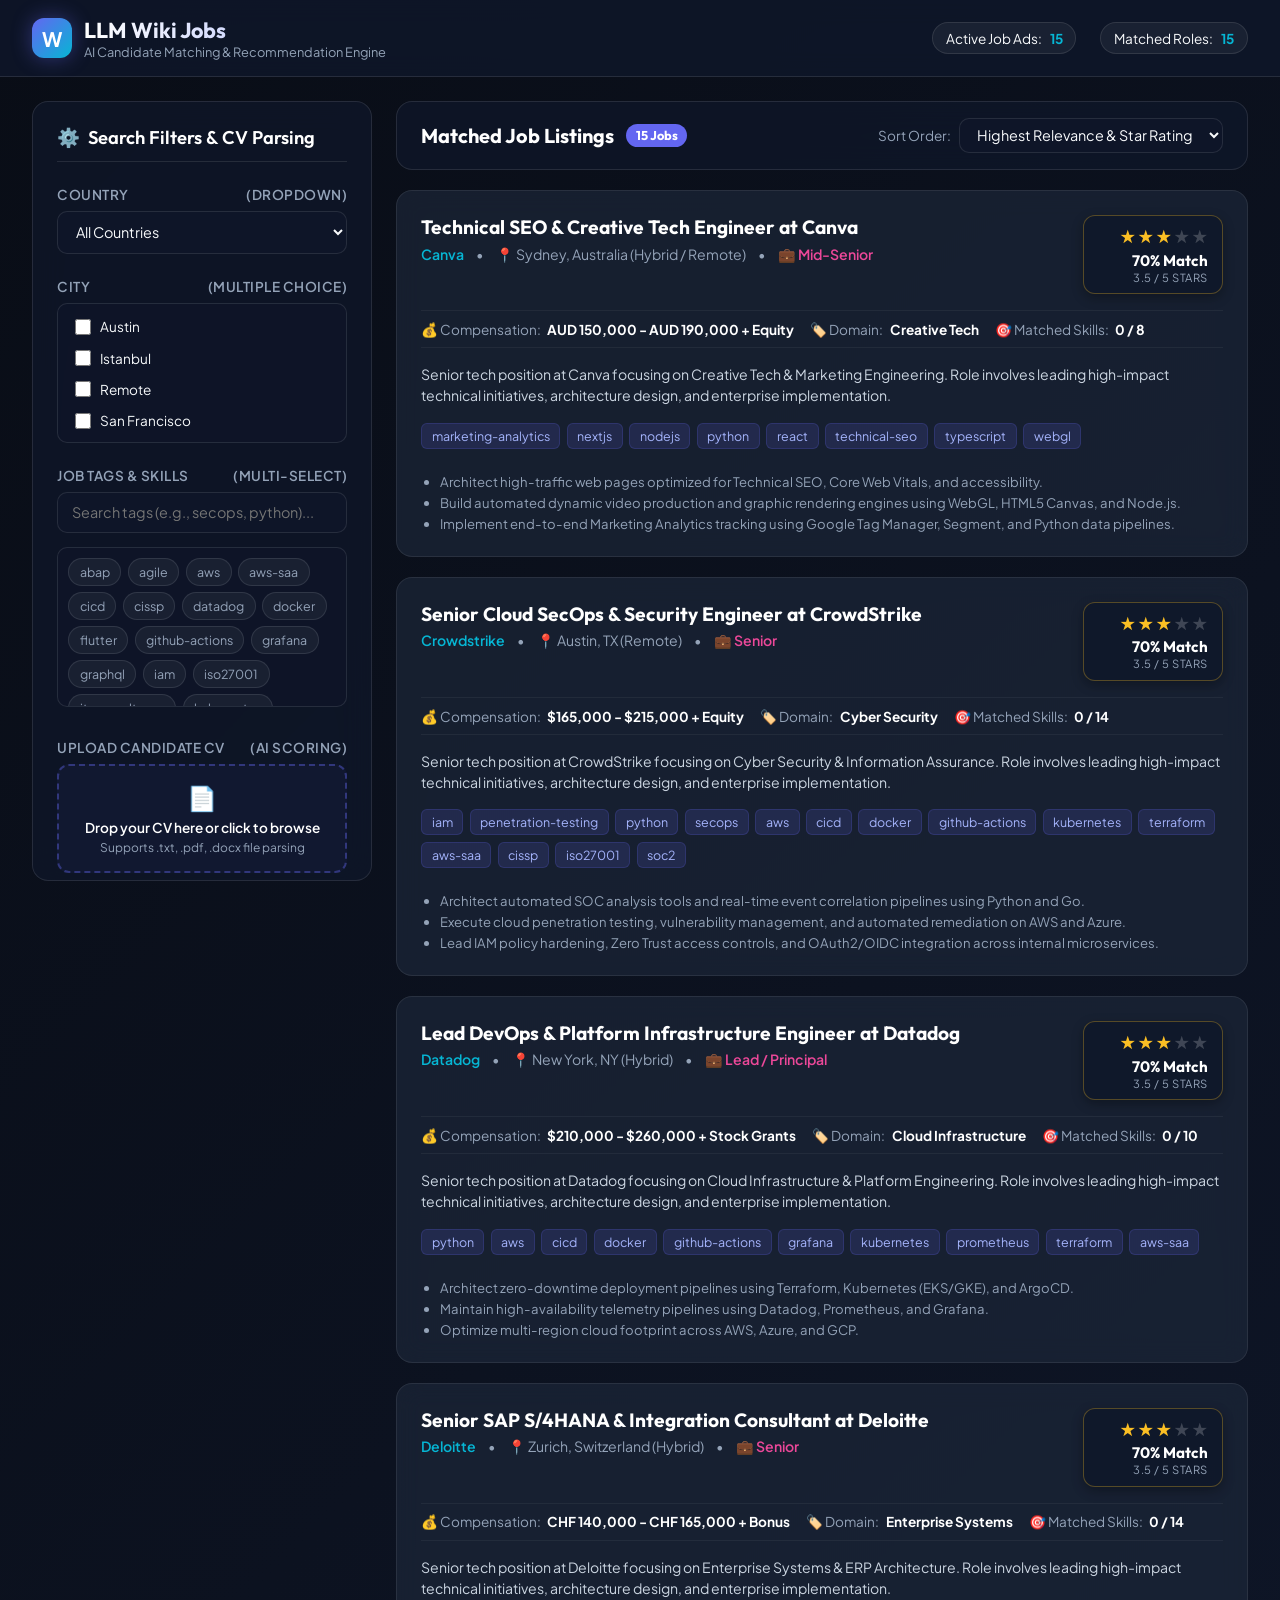
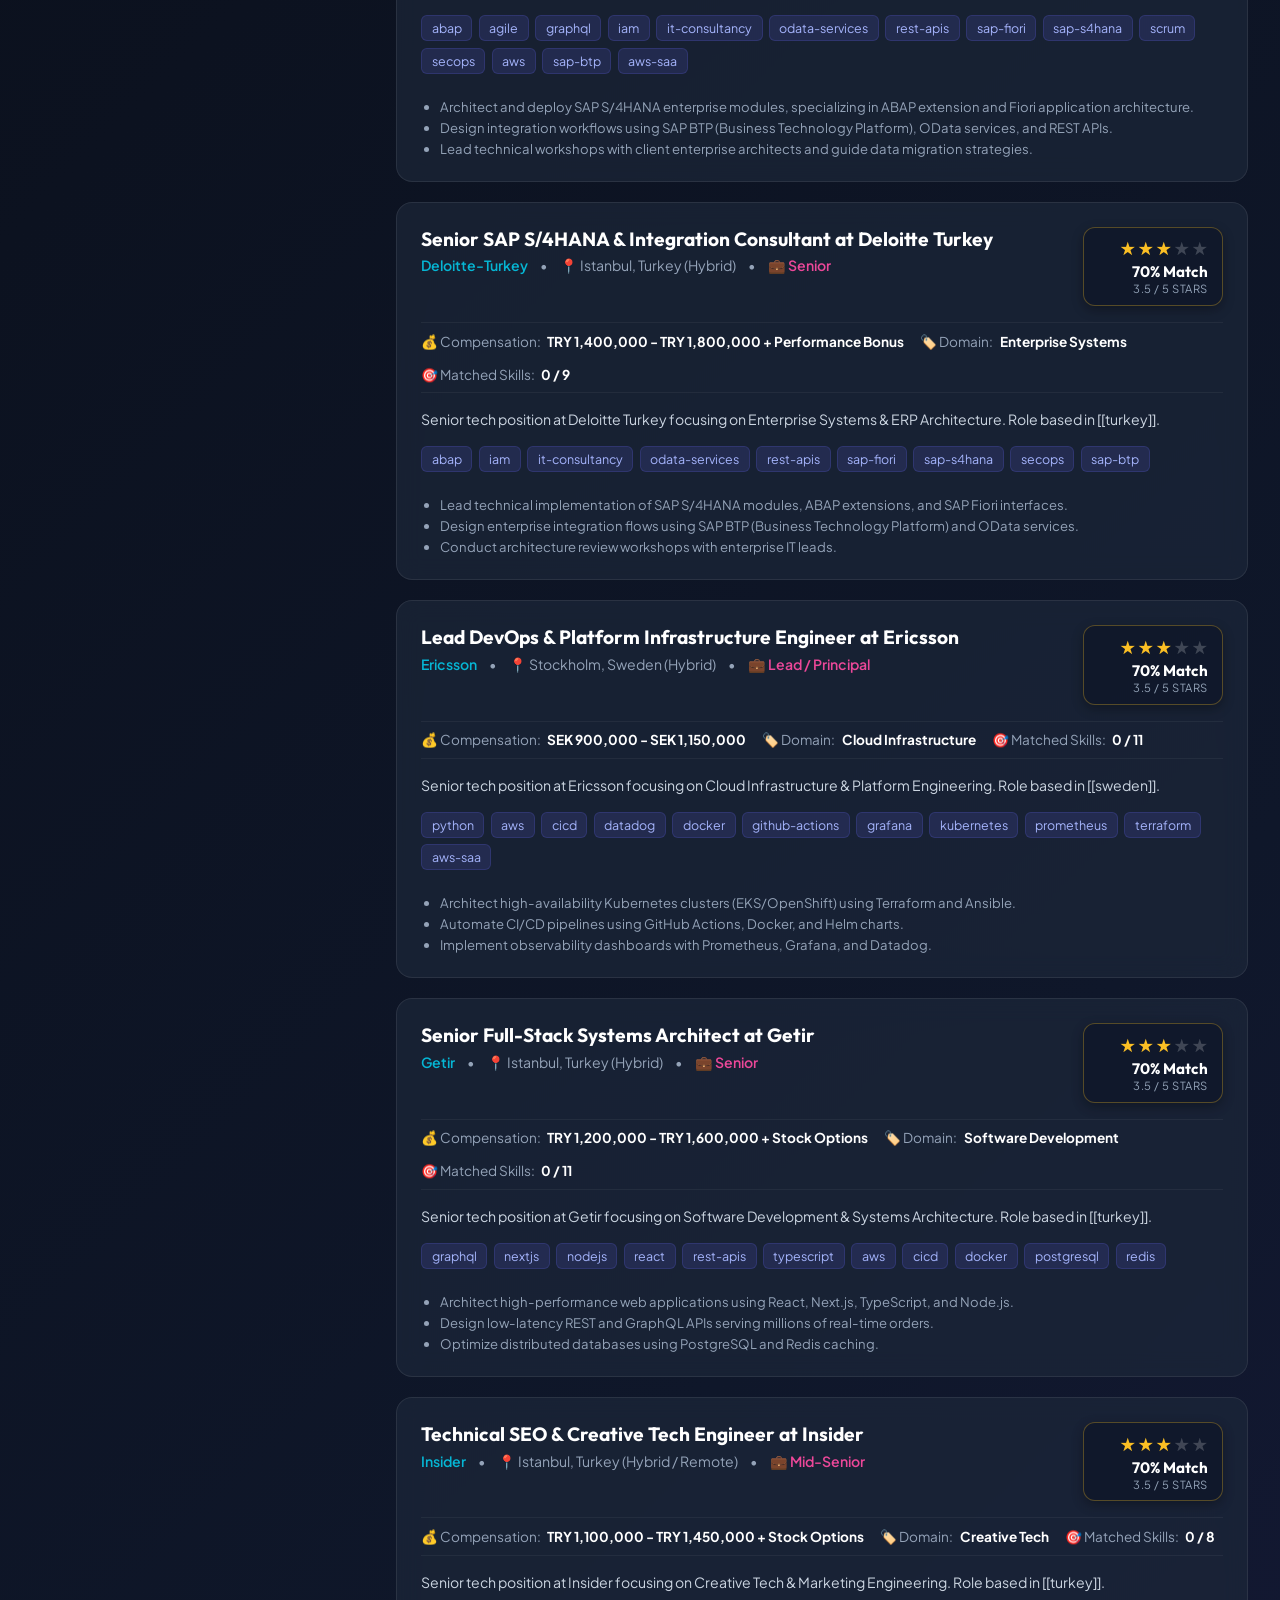
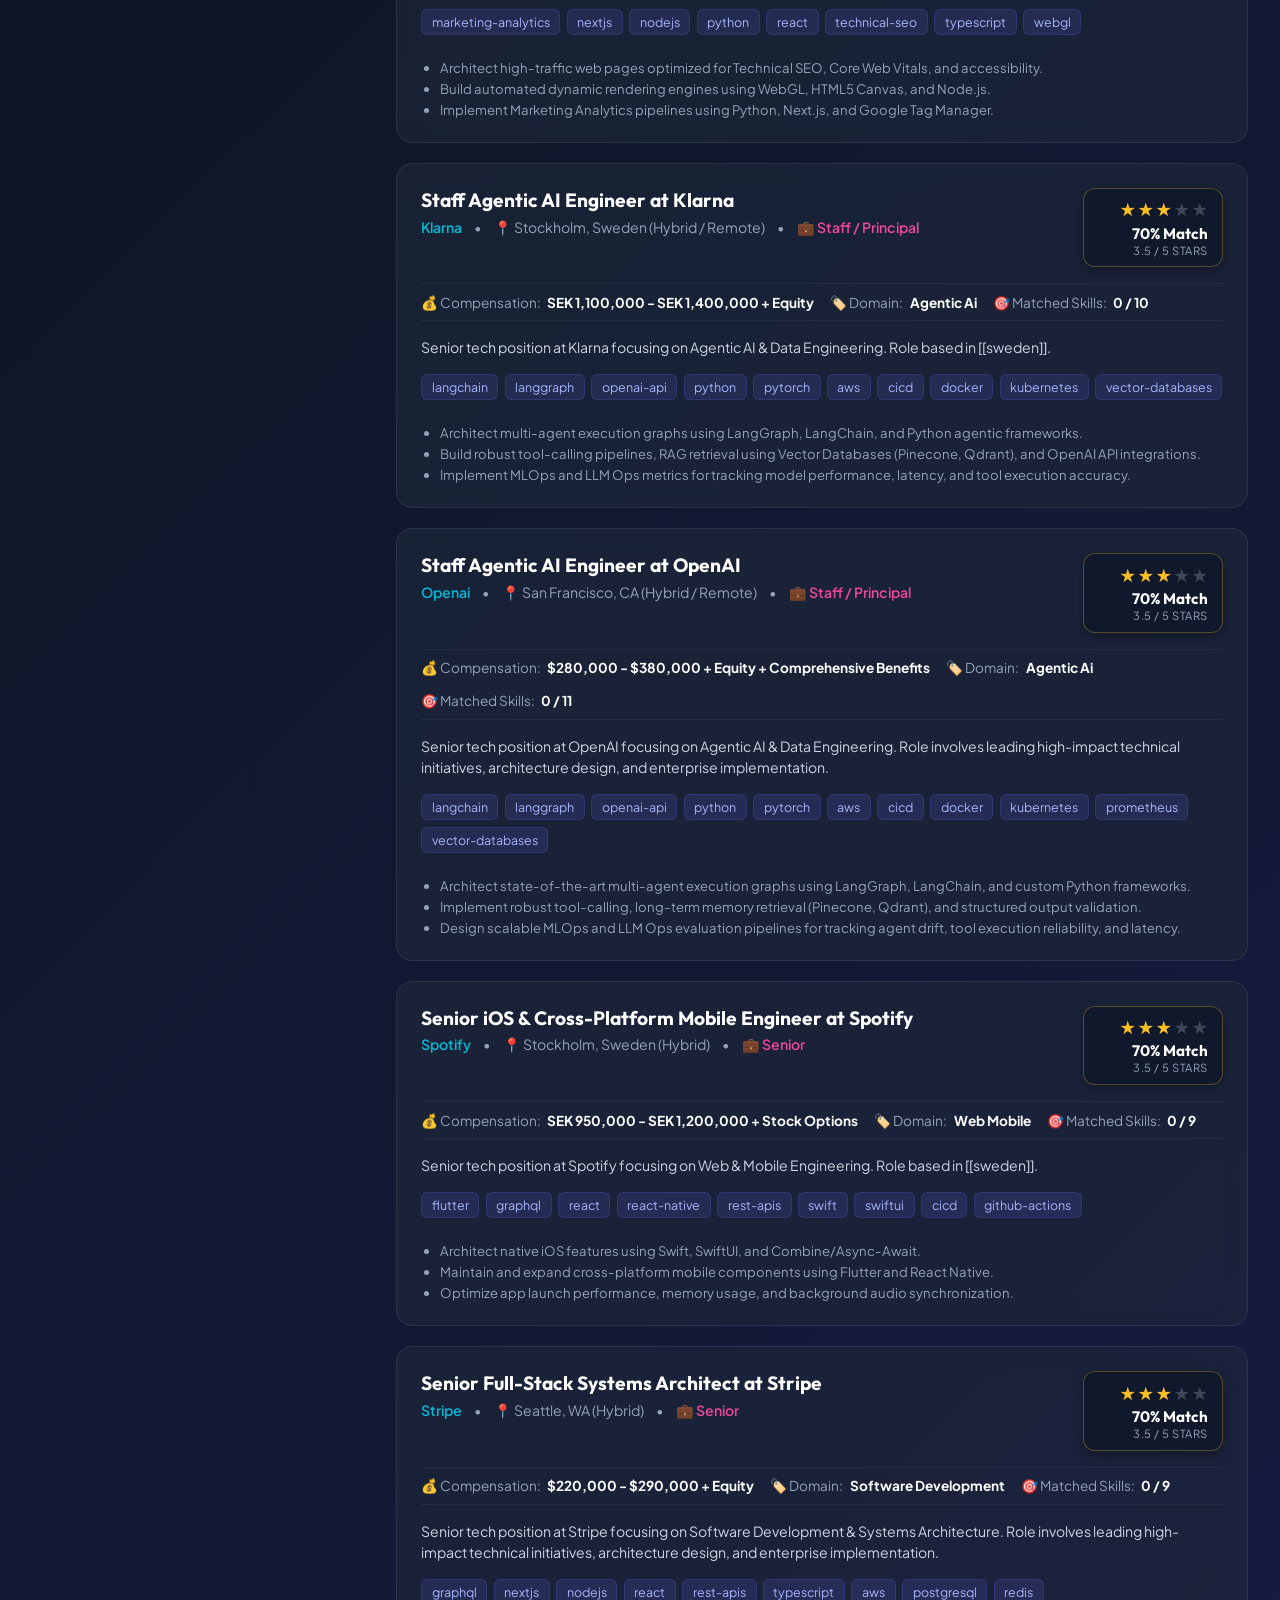
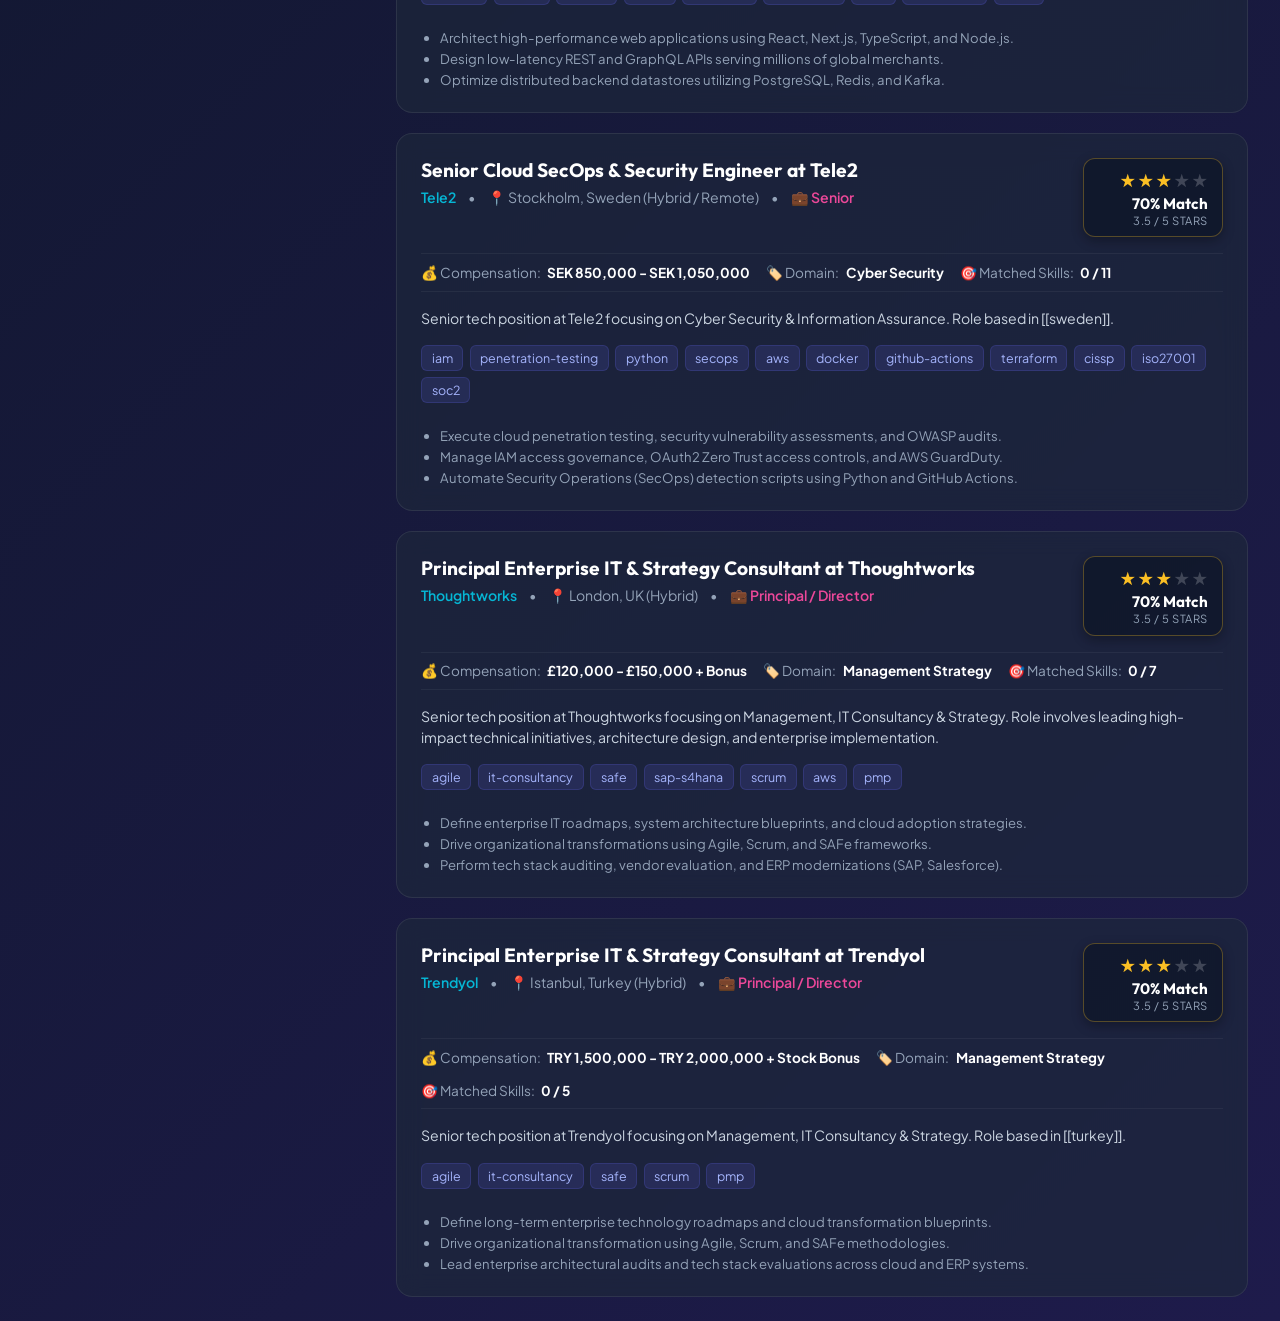
==== skills/job-matching-dashboard/index.html @ 48884d0e "changes 2026-07-29 ikinci" ====
<!DOCTYPE html>
<html lang="en">
<head>
  <meta charset="UTF-8">
  <meta name="viewport" content="width=device-width, initial-scale=1.0">
  <title>LLM Wiki Jobs — Match & Recommendation Dashboard</title>
  <link rel="preconnect" href="https://fonts.googleapis.com">
  <link rel="preconnect" href="https://fonts.gstatic.com" crossorigin>
  <link href="https://fonts.googleapis.com/css2?family=Outfit:wght@300;400;500;600;700&family=Plus+Jakarta+Sans:wght@400;500;600;700&display=swap" rel="stylesheet">
  <style>
    :root {
      --bg-gradient: linear-gradient(135deg, #090d16 0%, #0f172a 50%, #1e1b4b 100%);
      --panel-bg: rgba(15, 23, 42, 0.75);
      --panel-border: rgba(255, 255, 255, 0.1);
      --card-bg: rgba(30, 41, 59, 0.65);
      --card-border: rgba(255, 255, 255, 0.08);
      --card-hover-border: rgba(99, 102, 241, 0.4);
      --primary: #6366f1;
      --primary-light: #818cf8;
      --accent-cyan: #06b6d4;
      --accent-pink: #ec4899;
      --star-color: #fbbf24;
      --text-main: #f8fafc;
      --text-muted: #94a3b8;
      --tag-bg: rgba(99, 102, 241, 0.15);
      --tag-color: #a5b4fc;
      --tag-match-bg: rgba(16, 185, 129, 0.2);
      --tag-match-color: #34d399;
    }

    * {
      box-sizing: border-box;
      margin: 0;
      padding: 0;
    }

    body {
      font-family: 'Plus Jakarta Sans', sans-serif;
      background: var(--bg-gradient);
      color: var(--text-main);
      min-height: 100vh;
      display: flex;
      flex-direction: column;
      overflow-x: hidden;
    }

    header {
      background: rgba(15, 23, 42, 0.85);
      backdrop-filter: blur(12px);
      border-bottom: 1px solid var(--panel-border);
      padding: 1rem 2rem;
      display: flex;
      justify-content: space-between;
      align-items: center;
      position: sticky;
      top: 0;
      z-index: 100;
    }

    .brand {
      display: flex;
      align-items: center;
      gap: 0.75rem;
    }

    .brand-logo {
      width: 40px;
      height: 40px;
      background: linear-gradient(135deg, var(--primary), var(--accent-cyan));
      border-radius: 12px;
      display: flex;
      align-items: center;
      justify-content: center;
      font-weight: 700;
      font-size: 1.25rem;
      color: #fff;
      box-shadow: 0 0 20px rgba(99, 102, 241, 0.4);
    }

    .brand-title {
      font-family: 'Outfit', sans-serif;
      font-size: 1.35rem;
      font-weight: 700;
      background: linear-gradient(to right, #ffffff, #a5b4fc);
      -webkit-background-clip: text;
      -webkit-text-fill-color: transparent;
    }

    .brand-subtitle {
      font-size: 0.8rem;
      color: var(--text-muted);
    }

    .header-stats {
      display: flex;
      gap: 1.5rem;
      font-size: 0.85rem;
    }

    .stat-badge {
      background: rgba(255, 255, 255, 0.05);
      border: 1px solid var(--panel-border);
      padding: 0.4rem 0.8rem;
      border-radius: 20px;
      display: flex;
      align-items: center;
      gap: 0.5rem;
    }

    .stat-value {
      font-weight: 700;
      color: var(--accent-cyan);
    }

    .dashboard-container {
      display: flex;
      flex: 1;
      gap: 1.5rem;
      padding: 1.5rem 2rem;
      max-width: 1600px;
      margin: 0 auto;
      width: 100%;
    }

    /* Left Pane - Filters & CV Upload */
    .left-pane {
      width: 340px;
      flex-shrink: 0;
      background: var(--panel-bg);
      backdrop-filter: blur(16px);
      border: 1px solid var(--panel-border);
      border-radius: 16px;
      padding: 1.5rem;
      display: flex;
      flex-direction: column;
      gap: 1.5rem;
      max-height: calc(100vh - 120px);
      position: sticky;
      top: 90px;
      overflow-y: auto;
    }

    .left-pane::-webkit-scrollbar {
      width: 6px;
    }
    .left-pane::-webkit-scrollbar-thumb {
      background: rgba(255, 255, 255, 0.15);
      border-radius: 3px;
    }

    .pane-title {
      font-family: 'Outfit', sans-serif;
      font-size: 1.15rem;
      font-weight: 600;
      color: #fff;
      display: flex;
      align-items: center;
      gap: 0.5rem;
      border-bottom: 1px solid var(--panel-border);
      padding-bottom: 0.75rem;
    }

    .form-group {
      display: flex;
      flex-direction: column;
      gap: 0.5rem;
    }

    .form-label {
      font-size: 0.85rem;
      font-weight: 600;
      color: var(--text-muted);
      text-transform: uppercase;
      letter-spacing: 0.5px;
      display: flex;
      justify-content: space-between;
    }

    .select-input, .text-input {
      width: 100%;
      background: rgba(15, 23, 42, 0.9);
      border: 1px solid var(--panel-border);
      color: var(--text-main);
      padding: 0.65rem 0.85rem;
      border-radius: 10px;
      font-family: inherit;
      font-size: 0.9rem;
      outline: none;
      transition: all 0.2s;
    }

    .select-input:focus, .text-input:focus {
      border-color: var(--primary);
      box-shadow: 0 0 10px rgba(99, 102, 241, 0.3);
    }

    /* City & Tag Checkboxes */
    .checkbox-group {
      display: flex;
      flex-direction: column;
      gap: 0.4rem;
      max-height: 140px;
      overflow-y: auto;
      background: rgba(15, 23, 42, 0.6);
      border: 1px solid var(--panel-border);
      border-radius: 10px;
      padding: 0.65rem;
    }

    .checkbox-item {
      display: flex;
      align-items: center;
      gap: 0.6rem;
      font-size: 0.85rem;
      cursor: pointer;
      user-select: none;
      padding: 0.25rem 0.4rem;
      border-radius: 6px;
      transition: background 0.15s;
    }

    .checkbox-item:hover {
      background: rgba(255, 255, 255, 0.05);
    }

    .checkbox-item input[type="checkbox"] {
      accent-color: var(--primary);
      width: 16px;
      height: 16px;
      cursor: pointer;
    }

    /* Tag Pills Grid */
    .tag-chips {
      display: flex;
      flex-wrap: wrap;
      gap: 0.4rem;
      max-height: 160px;
      overflow-y: auto;
      background: rgba(15, 23, 42, 0.6);
      border: 1px solid var(--panel-border);
      border-radius: 10px;
      padding: 0.65rem;
    }

    .chip-item {
      font-size: 0.78rem;
      padding: 0.3rem 0.65rem;
      border-radius: 20px;
      background: rgba(255, 255, 255, 0.05);
      border: 1px solid var(--panel-border);
      color: var(--text-muted);
      cursor: pointer;
      transition: all 0.2s;
      display: flex;
      align-items: center;
      gap: 0.3rem;
    }

    .chip-item.active {
      background: var(--primary);
      color: #fff;
      border-color: var(--primary-light);
      box-shadow: 0 0 10px rgba(99, 102, 241, 0.4);
    }

    /* CV Upload Box */
    .upload-box {
      border: 2px dashed rgba(99, 102, 241, 0.4);
      border-radius: 12px;
      padding: 1rem;
      text-align: center;
      background: rgba(99, 102, 241, 0.05);
      cursor: pointer;
      transition: all 0.2s;
      position: relative;
    }

    .upload-box:hover {
      border-color: var(--primary);
      background: rgba(99, 102, 241, 0.1);
    }

    .upload-icon {
      font-size: 1.5rem;
      margin-bottom: 0.4rem;
    }

    .upload-title {
      font-size: 0.85rem;
      font-weight: 600;
      color: #fff;
    }

    .upload-desc {
      font-size: 0.75rem;
      color: var(--text-muted);
      margin-top: 0.2rem;
    }

    .upload-input {
      position: absolute;
      top: 0;
      left: 0;
      width: 100%;
      height: 100%;
      opacity: 0;
      cursor: pointer;
    }

    .candidate-quick-select {
      display: flex;
      gap: 0.4rem;
      flex-wrap: wrap;
    }

    .cand-btn {
      font-size: 0.75rem;
      padding: 0.3rem 0.6rem;
      background: rgba(255, 255, 255, 0.06);
      border: 1px solid var(--panel-border);
      color: var(--text-muted);
      border-radius: 8px;
      cursor: pointer;
      transition: all 0.2s;
    }

    .cand-btn:hover, .cand-btn.active {
      background: rgba(236, 72, 153, 0.2);
      border-color: var(--accent-pink);
      color: #fff;
    }

    .textarea-input {
      width: 100%;
      height: 90px;
      background: rgba(15, 23, 42, 0.9);
      border: 1px solid var(--panel-border);
      color: var(--text-main);
      padding: 0.65rem;
      border-radius: 10px;
      font-family: inherit;
      font-size: 0.8rem;
      resize: vertical;
      outline: none;
    }

    .textarea-input:focus {
      border-color: var(--primary);
    }

    /* Right Pane - Job Cards & Search Results */
    .right-pane {
      flex: 1;
      display: flex;
      flex-direction: column;
      gap: 1.25rem;
    }

    .results-header {
      background: var(--panel-bg);
      backdrop-filter: blur(16px);
      border: 1px solid var(--panel-border);
      border-radius: 16px;
      padding: 1rem 1.5rem;
      display: flex;
      justify-content: space-between;
      align-items: center;
      flex-wrap: wrap;
      gap: 1rem;
    }

    .results-title {
      font-family: 'Outfit', sans-serif;
      font-size: 1.25rem;
      font-weight: 700;
      color: #fff;
      display: flex;
      align-items: center;
      gap: 0.75rem;
    }

    .results-count {
      background: var(--primary);
      color: #fff;
      font-size: 0.8rem;
      font-weight: 700;
      padding: 0.2rem 0.6rem;
      border-radius: 12px;
    }

    .sort-control {
      display: flex;
      align-items: center;
      gap: 0.5rem;
      font-size: 0.85rem;
      color: var(--text-muted);
    }

    .jobs-list {
      display: flex;
      flex-direction: column;
      gap: 1.25rem;
    }

    /* Job Card */
    .job-card {
      background: var(--card-bg);
      backdrop-filter: blur(12px);
      border: 1px solid var(--card-border);
      border-radius: 16px;
      padding: 1.5rem;
      display: flex;
      flex-direction: column;
      gap: 1rem;
      transition: all 0.25s ease;
      position: relative;
      overflow: hidden;
    }

    .job-card:hover {
      border-color: var(--card-hover-border);
      transform: translateY(-2px);
      box-shadow: 0 10px 25px -5px rgba(0, 0, 0, 0.4), 0 0 15px rgba(99, 102, 241, 0.2);
    }

    .job-card-header {
      display: flex;
      justify-content: space-between;
      align-items: flex-start;
      gap: 1rem;
    }

    .job-main-info {
      display: flex;
      flex-direction: column;
      gap: 0.3rem;
    }

    .job-title {
      font-family: 'Outfit', sans-serif;
      font-size: 1.2rem;
      font-weight: 700;
      color: #fff;
      line-height: 1.3;
    }

    .job-company-loc {
      display: flex;
      align-items: center;
      gap: 0.75rem;
      font-size: 0.88rem;
      color: var(--text-muted);
    }

    .company-name {
      color: var(--accent-cyan);
      font-weight: 600;
      text-transform: capitalize;
    }

    .job-location {
      display: flex;
      align-items: center;
      gap: 0.3rem;
    }

    /* Rating & Stars Badge */
    .rating-badge {
      display: flex;
      flex-direction: column;
      align-items: flex-end;
      background: rgba(15, 23, 42, 0.8);
      border: 1px solid rgba(251, 191, 36, 0.3);
      padding: 0.6rem 0.9rem;
      border-radius: 12px;
      box-shadow: 0 4px 12px rgba(0, 0, 0, 0.3);
      min-width: 140px;
    }

    .stars-container {
      display: flex;
      gap: 2px;
      font-size: 1.1rem;
      color: var(--star-color);
    }

    .star {
      transition: transform 0.2s;
    }

    .star.empty {
      color: rgba(255, 255, 255, 0.2);
    }

    .match-percent {
      font-family: 'Outfit', sans-serif;
      font-size: 0.95rem;
      font-weight: 700;
      color: #fff;
      margin-top: 0.2rem;
    }

    .match-label {
      font-size: 0.7rem;
      color: var(--text-muted);
      text-transform: uppercase;
      letter-spacing: 0.5px;
    }

    .job-details-row {
      display: flex;
      flex-wrap: wrap;
      gap: 1rem;
      font-size: 0.85rem;
      color: var(--text-muted);
      border-top: 1px solid rgba(255, 255, 255, 0.05);
      border-bottom: 1px solid rgba(255, 255, 255, 0.05);
      padding: 0.6rem 0;
    }

    .detail-item {
      display: flex;
      align-items: center;
      gap: 0.4rem;
    }

    .detail-item strong {
      color: #fff;
    }

    .job-summary {
      font-size: 0.88rem;
      color: #cbd5e1;
      line-height: 1.5;
    }

    /* Skills & Tags */
    .job-tags {
      display: flex;
      flex-wrap: wrap;
      gap: 0.4rem;
    }

    .job-tag {
      font-size: 0.78rem;
      padding: 0.25rem 0.6rem;
      border-radius: 6px;
      background: var(--tag-bg);
      color: var(--tag-color);
      border: 1px solid rgba(99, 102, 241, 0.2);
    }

    .job-tag.matched {
      background: var(--tag-match-bg);
      color: var(--tag-match-color);
      border-color: rgba(52, 211, 153, 0.3);
      font-weight: 600;
    }

    .responsibilities-list {
      margin-top: 0.5rem;
      padding-left: 1.2rem;
      font-size: 0.82rem;
      color: var(--text-muted);
      display: flex;
      flex-direction: column;
      gap: 0.25rem;
    }

    .no-results {
      text-align: center;
      padding: 4rem 2rem;
      background: var(--panel-bg);
      border-radius: 16px;
      border: 1px solid var(--panel-border);
      color: var(--text-muted);
    }

    .no-results h3 {
      font-family: 'Outfit', sans-serif;
      font-size: 1.4rem;
      color: #fff;
      margin-bottom: 0.5rem;
    }

    /* Toggle details button */
    .expand-btn {
      align-self: flex-start;
      background: transparent;
      border: none;
      color: var(--primary-light);
      font-size: 0.82rem;
      font-weight: 600;
      cursor: pointer;
      display: flex;
      align-items: center;
      gap: 0.3rem;
      padding: 0;
      margin-top: 0.2rem;
    }

    .expand-btn:hover {
      text-decoration: underline;
    }

    @media (max-width: 1024px) {
      .dashboard-container {
        flex-direction: column;
      }
      .left-pane {
        width: 100%;
        max-height: none;
        position: static;
      }
    }
  </style>
</head>
<body>

  <header>
    <div class="brand">
      <div class="brand-logo">W</div>
      <div>
        <div class="brand-title">LLM Wiki Jobs</div>
        <div class="brand-subtitle">AI Candidate Matching & Recommendation Engine</div>
      </div>
    </div>
    <div class="header-stats">
      <div class="stat-badge">
        <span>Active Job Ads:</span>
        <span class="stat-value" id="stat-total-jobs">0</span>
      </div>
      <div class="stat-badge">
        <span>Matched Roles:</span>
        <span class="stat-value" id="stat-matched-jobs">0</span>
      </div>
    </div>
  </header>

  <div class="dashboard-container">
    
    <!-- LEFT PANE: FILTERS & CV UPLOAD -->
    <aside class="left-pane">
      <div class="pane-title">
        <span>⚙️</span> Search Filters & CV Parsing
      </div>

      <!-- Country Dropdown -->
      <div class="form-group">
        <div class="form-label">
          <span>Country</span>
          <span>(Dropdown)</span>
        </div>
        <select id="country-select" class="select-input">
          <option value="ALL">All Countries</option>
          <option value="Sweden">🇸🇪 Sweden</option>
          <option value="Turkey">🇹🇷 Turkey</option>
          <option value="USA">🇺🇸 USA</option>
          <option value="Global">🌐 Global / Other</option>
        </select>
      </div>

      <!-- City Multiple Choice -->
      <div class="form-group">
        <div class="form-label">
          <span>City</span>
          <span>(Multiple Choice)</span>
        </div>
        <div class="checkbox-group" id="city-checkboxes">
          <!-- Dynamically populated -->
        </div>
      </div>

      <!-- Job Tags Multiple Selection -->
      <div class="form-group">
        <div class="form-label">
          <span>Job Tags & Skills</span>
          <span>(Multi-Select)</span>
        </div>
        <input type="text" id="tag-search" class="text-input" placeholder="Search tags (e.g., secops, python)..." style="margin-bottom: 0.4rem;">
        <div class="tag-chips" id="tag-chips-container">
          <!-- Dynamically populated -->
        </div>
      </div>

      <!-- CV Upload & Preset Selection -->
      <div class="form-group" style="margin-top: 0.5rem;">
        <div class="form-label">
          <span>Upload Candidate CV</span>
          <span>(AI Scoring)</span>
        </div>

        <div class="upload-box" id="drop-zone">
          <div class="upload-icon">📄</div>
          <div class="upload-title">Drop your CV here or click to browse</div>
          <div class="upload-desc">Supports .txt, .pdf, .docx file parsing</div>
          <input type="file" id="cv-file-input" class="upload-input" accept=".txt,.pdf,.docx">
        </div>

        <div style="font-size: 0.75rem; color: var(--text-muted); margin-top: 0.5rem;">Or test with candidate profiles:</div>
        <div class="candidate-quick-select" id="candidate-presets">
          <!-- Preset buttons populated via JS -->
        </div>

        <textarea id="cv-text-input" class="textarea-input" placeholder="Or paste CV text directly here to calculate star ratings..." style="margin-top: 0.4rem;"></textarea>
      </div>

      <button id="reset-filters-btn" class="cand-btn" style="width: 100%; text-align: center; padding: 0.6rem; background: rgba(255,255,255,0.08); color: #fff; margin-top: 0.5rem;">
        🔄 Reset All Filters
      </button>
    </aside>

    <!-- RIGHT PANE: MATCHING JOBS & STAR RATINGS -->
    <main class="right-pane">
      <div class="results-header">
        <div class="results-title">
          <span>Matched Job Listings</span>
          <span class="results-count" id="results-count-badge">0 Jobs</span>
        </div>

        <div class="sort-control">
          <label for="sort-select">Sort Order:</label>
          <select id="sort-select" class="select-input" style="width: auto; padding: 0.4rem 0.8rem;">
            <option value="relevance">Highest Relevance & Star Rating</option>
            <option value="title">Job Title (A-Z)</option>
            <option value="company">Company Name</option>
          </select>
        </div>
      </div>

      <div class="jobs-list" id="jobs-container">
        <!-- Job cards rendered dynamically -->
      </div>
    </main>

  </div>

  <script>
    // Global State
    let allJobs = [];
    let candidatesData = [];
    let selectedCountry = "ALL";
    let selectedCities = new Set();
    let selectedTags = new Set();
    let currentCVText = "";
    let extractedCVSkills = new Set();

    // Embedded Fallback Job & Candidate Data (in case jobs_data.json is loaded statically or via server)
    const EMBEDDED_DATA = {
      "jobs": [
        {
          "id": "job-2026-canva-creative-tech-seo-engineer",
          "title": "Technical SEO & Creative Tech Engineer at Canva",
          "company": "canva",
          "domain": "creative-tech",
          "country": "Global",
          "city": "Remote",
          "location": "Sydney, Australia (Hybrid / Remote)",
          "experience": "Mid-Senior",
          "compensation": "AUD 150,000 - AUD 190,000 + Equity",
          "summary": "Senior tech position at Canva focusing on Creative Tech & Marketing Engineering.",
          "tags": ["marketing-analytics", "nextjs", "nodejs", "python", "react", "technical-seo", "typescript", "webgl"],
          "responsibilities": [
            "Architect high-traffic web pages optimized for Technical SEO, Core Web Vitals, and accessibility.",
            "Build automated dynamic video production and graphic rendering engines using WebGL, HTML5 Canvas, and Node.js.",
            "Implement end-to-end Marketing Analytics tracking using Google Tag Manager, Segment, and Python data pipelines."
          ]
        },
        {
          "id": "job-2026-crowdstrike-senior-secops-engineer",
          "title": "Senior Cloud SecOps & Security Engineer at CrowdStrike",
          "company": "crowdstrike",
          "domain": "cyber-security",
          "country": "USA",
          "city": "Austin",
          "location": "Austin, TX (Remote)",
          "experience": "Senior",
          "compensation": "$165,000 - $215,000 + Equity",
          "summary": "Senior tech position at CrowdStrike focusing on Cyber Security & Information Assurance.",
          "tags": ["iam", "penetration-testing", "python", "secops", "aws", "cicd", "docker", "github-actions", "kubernetes", "terraform", "cissp", "iso27001", "soc2"],
          "responsibilities": [
            "Architect automated SOC analysis tools and real-time event correlation pipelines using Python and Go.",
            "Execute cloud penetration testing, vulnerability management, and automated remediation on AWS.",
            "Lead IAM policy hardening, Zero Trust access controls, and OAuth2 integration."
          ]
        },
        {
          "id": "job-2026-tele2-cloud-secops-security-engineer",
          "title": "Senior Cloud SecOps & Security Engineer at Tele2",
          "company": "tele2",
          "domain": "cyber-security",
          "country": "Sweden",
          "city": "Stockholm",
          "location": "Stockholm, Sweden (Hybrid / Remote)",
          "experience": "Senior",
          "compensation": "SEK 850,000 - SEK 1,050,000",
          "summary": "Senior tech position at Tele2 focusing on Cyber Security & Information Assurance.",
          "tags": ["iam", "penetration-testing", "python", "secops", "aws", "docker", "github-actions", "terraform", "cissp", "iso27001", "soc2"],
          "responsibilities": [
            "Execute cloud penetration testing, security vulnerability assessments, and OWASP audits.",
            "Manage IAM access governance, OAuth2 Zero Trust access controls, and AWS GuardDuty.",
            "Automate Security Operations (SecOps) detection scripts using Python and GitHub Actions."
          ]
        },
        {
          "id": "job-2026-klarna-staff-agentic-ai-engineer",
          "title": "Staff Agentic AI Engineer at Klarna",
          "company": "klarna",
          "domain": "agentic-ai",
          "country": "Sweden",
          "city": "Stockholm",
          "location": "Stockholm, Sweden (Hybrid / Remote)",
          "experience": "Staff",
          "compensation": "SEK 1,100,000 - SEK 1,400,000 + Stock",
          "summary": "Staff level AI engineering role at Klarna building multi-agent systems and financial AI agents.",
          "tags": ["agentic-ai", "langchain", "langgraph", "openai-api", "python", "pytorch", "vector-databases", "aws", "docker"],
          "responsibilities": [
            "Design and deploy stateful multi-agent decision workflows using LangGraph, Python, and OpenAI API.",
            "Build autonomous RAG pipelines over vector databases for real-time customer financial advice.",
            "Lead technical architecture for agentic AI guardrails and safety evaluation."
          ]
        },
        {
          "id": "job-2026-deloitte-turkey-sap-s4hana-lead-consultant",
          "title": "Senior SAP S/4HANA Lead Consultant at Deloitte Turkey",
          "company": "deloitte",
          "domain": "enterprise-systems",
          "country": "Turkey",
          "city": "Istanbul",
          "location": "Istanbul, Turkey (Hybrid / Remote)",
          "experience": "Lead",
          "compensation": "TRY 1,800,000 - TRY 2,400,000",
          "summary": "Lead enterprise systems role at Deloitte Turkey driving SAP S/4HANA transformation projects.",
          "tags": ["sap-s4hana", "abap", "sap-fiori", "sap-btp", "odata-services", "iam", "it-consultancy"],
          "responsibilities": [
            "Lead end-to-end S/4HANA enterprise ERP implementations for global clients in Turkey and Europe.",
            "Architect custom ABAP extensions, OData services, and SAP BTP integrations.",
            "Enforce IAM policies and SAP security compliance standards."
          ]
        },
        {
          "id": "job-2026-spotify-senior-ios-mobile-engineer",
          "title": "Senior iOS & Cross-Platform Mobile Engineer at Spotify",
          "company": "spotify",
          "domain": "web-mobile",
          "country": "Sweden",
          "city": "Stockholm",
          "location": "Stockholm, Sweden (Hybrid / Remote)",
          "experience": "Senior",
          "compensation": "SEK 950,000 - SEK 1,200,000",
          "summary": "Senior mobile engineering position at Spotify working on core iOS player engine and cross-platform mobile UI.",
          "tags": ["swift", "ios", "react-native", "graphql", "rest-apis", "cicd"],
          "responsibilities": [
            "Develop high-performance audio streaming components in Swift and Objective-C for iOS.",
            "Architect modular mobile UI design system components using React Native and GraphQL APIs."
          ]
        },
        {
          "id": "job-2026-ericsson-lead-devops-platform-engineer",
          "title": "Lead DevOps & Platform Infrastructure Engineer at Ericsson",
          "company": "ericsson",
          "domain": "cloud-infrastructure",
          "country": "Sweden",
          "city": "Stockholm",
          "location": "Stockholm, Sweden (Hybrid / Remote)",
          "experience": "Lead",
          "compensation": "SEK 1,000,000 - SEK 1,250,000",
          "summary": "Lead infrastructure role at Ericsson powering global 5G platform deployments.",
          "tags": ["kubernetes", "terraform", "aws", "docker", "python", "cicd", "github-actions", "prometheus"],
          "responsibilities": [
            "Architect Kubernetes cluster automation and multi-region infrastructure using Terraform and AWS.",
            "Build continuous deployment CI/CD pipelines with GitHub Actions and Python scripting."
          ]
        },
        {
          "id": "job-2026-getir-fullstack-systems-architect",
          "title": "Full-Stack Systems Architect at Getir",
          "company": "getir",
          "domain": "software-development",
          "country": "Turkey",
          "city": "Istanbul",
          "location": "Istanbul, Turkey (Hybrid / Remote)",
          "experience": "Principal",
          "compensation": "TRY 1,600,000 - TRY 2,100,000",
          "summary": "Principal full-stack systems role designing high-concurrency microservices and real-time backend engines.",
          "tags": ["nodejs", "typescript", "react", "nextjs", "rest-apis", "graphql", "docker", "aws"],
          "responsibilities": [
            "Architect high-concurrency microservices handling millions of active quick-commerce orders.",
            "Design full-stack web applications using TypeScript, React, Next.js, and Node.js."
          ]
        },
        {
          "id": "job-2026-trendyol-principal-enterprise-it-consultant",
          "title": "Principal Enterprise IT & Strategy Consultant at Trendyol",
          "company": "trendyol",
          "domain": "management-strategy",
          "country": "Turkey",
          "city": "Istanbul",
          "location": "Istanbul, Turkey (Hybrid / Remote)",
          "experience": "Principal",
          "compensation": "TRY 2,000,000 - TRY 2,600,000",
          "summary": "C-level strategic consulting role advising e-commerce architecture, cloud migration, and ERP modernization.",
          "tags": ["it-consultancy", "enterprise-architecture", "agile", "sap-s4hana", "aws", "management"],
          "responsibilities": [
            "Define 5-year enterprise IT modernization roadmaps across e-commerce logistics and cloud platforms.",
            "Drive cross-functional technology alignment between SAP ERP, AWS cloud, and engineering leads."
          ]
        },
        {
          "id": "job-2026-insider-creative-tech-seo-engineer",
          "title": "Technical SEO & Creative Tech Engineer at Insider",
          "company": "insider",
          "domain": "creative-tech",
          "country": "Turkey",
          "city": "Istanbul",
          "location": "Istanbul, Turkey (Hybrid / Remote)",
          "experience": "Senior",
          "compensation": "TRY 1,200,000 - TRY 1,600,000",
          "summary": "Senior creative tech role focusing on automated AI growth marketing engines and technical web performance.",
          "tags": ["technical-seo", "react", "nextjs", "typescript", "python", "marketing-analytics", "ux-design"],
          "responsibilities": [
            "Build automated personalized web experience engines for enterprise growth marketing clients.",
            "Optimize web application performance, Core Web Vitals, and Technical SEO indexing."
          ]
        }
      ],
      "candidates": [
        {
          "id": "gokhan-tenekecioglu",
          "name": "Gökhan Tenekecioğlu",
          "summary": "SAP Technology & AI Evangelist / Basis Architect (25+ Yrs)",
          "tags": ["sap-s4hana", "abap", "sap-fiori", "sap-btp", "aws", "python", "docker", "secops", "iam", "agentic-ai", "langchain", "langgraph", "kubernetes", "it-consultancy"]
        },
        {
          "id": "mehmet-eyyup-gulgun",
          "name": "Mehmet Eyyüp Gülgün",
          "summary": "Senior SAP BASIS Consultant & System Architect (12+ Yrs)",
          "tags": ["sap-s4hana", "abap", "sap-fiori", "sap-btp", "secops", "iam", "python", "it-consultancy", "rest-apis"]
        },
        {
          "id": "ilknur-nina-ulug",
          "name": "İlknur Nina Uluğ",
          "summary": "Creative Tech & Digital Media Specialist / AI Integration Consultant",
          "tags": ["technical-seo", "seo", "ux-design", "prompt-engineering", "genai", "python", "nextjs", "react", "marketing-analytics"]
        }
      ]
    };

    // Load Data
    async function loadJobsData() {
      try {
        const response = await fetch('./jobs_data.json');
        if (response.ok) {
          const json = await response.json();
          allJobs = json.jobs || [];
          candidatesData = json.candidates || [];
        } else {
          allJobs = EMBEDDED_DATA.jobs;
          candidatesData = EMBEDDED_DATA.candidates;
        }
      } catch (err) {
        console.warn("Using embedded fallback data:", err);
        allJobs = EMBEDDED_DATA.jobs;
        candidatesData = EMBEDDED_DATA.candidates;
      }
      initDashboard();
    }

    function initDashboard() {
      renderCities();
      renderTags();
      renderCandidatePresets();
      updateDashboard();

      // Event Listeners
      document.getElementById('country-select').addEventListener('change', (e) => {
        selectedCountry = e.target.value;
        updateDashboard();
      });

      document.getElementById('sort-select').addEventListener('change', () => {
        updateDashboard();
      });

      document.getElementById('tag-search').addEventListener('input', (e) => {
        const q = e.target.value.toLowerCase();
        document.querySelectorAll('.chip-item').forEach(chip => {
          const text = chip.getAttribute('data-tag').toLowerCase();
          chip.style.display = text.includes(q) ? 'flex' : 'none';
        });
      });

      document.getElementById('cv-text-input').addEventListener('input', (e) => {
        currentCVText = e.target.value;
        extractSkillsFromCV(currentCVText);
        updateDashboard();
      });

      document.getElementById('cv-file-input').addEventListener('change', handleFileUpload);

      document.getElementById('reset-filters-btn').addEventListener('click', () => {
        document.getElementById('country-select').value = 'ALL';
        selectedCountry = 'ALL';
        selectedCities.clear();
        selectedTags.clear();
        currentCVText = "";
        extractedCVSkills.clear();
        document.getElementById('cv-text-input').value = "";
        document.querySelectorAll('.cand-btn').forEach(b => b.classList.remove('active'));
        document.querySelectorAll('.chip-item').forEach(c => c.classList.remove('active'));
        document.querySelectorAll('.city-checkbox').forEach(cb => cb.checked = false);
        updateDashboard();
      });
    }

    function renderCities() {
      const citiesSet = new Set();
      allJobs.forEach(j => { if (j.city) citiesSet.add(j.city); });
      const sortedCities = Array.from(citiesSet).sort();

      const container = document.getElementById('city-checkboxes');
      container.innerHTML = sortedCities.map(city => `
        <label class="checkbox-item">
          <input type="checkbox" class="city-checkbox" value="${city}">
          <span>${city}</span>
        </label>
      `).join('');

      container.querySelectorAll('.city-checkbox').forEach(cb => {
        cb.addEventListener('change', (e) => {
          if (e.target.checked) selectedCities.add(e.target.value);
          else selectedCities.delete(e.target.value);
          updateDashboard();
        });
      });
    }

    function renderTags() {
      const tagMap = new Map();
      allJobs.forEach(j => {
        (j.tags || []).forEach(t => {
          tagMap.set(t, (tagMap.get(t) || 0) + 1);
        });
      });

      const sortedTags = Array.from(tagMap.keys()).sort();
      const container = document.getElementById('tag-chips-container');
      
      container.innerHTML = sortedTags.map(tag => `
        <div class="chip-item" data-tag="${tag}">
          <span>${tag}</span>
        </div>
      `).join('');

      container.querySelectorAll('.chip-item').forEach(chip => {
        chip.addEventListener('click', () => {
          const tag = chip.getAttribute('data-tag');
          if (selectedTags.has(tag)) {
            selectedTags.delete(tag);
            chip.classList.remove('active');
          } else {
            selectedTags.add(tag);
            chip.classList.add('active');
          }
          updateDashboard();
        });
      });
    }

    function renderCandidatePresets() {
      const container = document.getElementById('candidate-presets');
      container.innerHTML = candidatesData.map(c => `
        <button class="cand-btn" data-id="${c.id}">${c.name.split(' ')[0]}</button>
      `).join('');

      container.querySelectorAll('.cand-btn').forEach(btn => {
        btn.addEventListener('click', () => {
          document.querySelectorAll('.cand-btn').forEach(b => b.classList.remove('active'));
          btn.classList.add('active');
          const candId = btn.getAttribute('data-id');
          const candidate = candidatesData.find(c => c.id === candId);
          if (candidate) {
            currentCVText = candidate.raw_text || candidate.summary || candidate.tags.join(' ');
            document.getElementById('cv-text-input').value = `[Candidate Profile: ${candidate.name}]\n${candidate.summary}\nKey Skills: ${candidate.tags.join(', ')}`;
            extractedCVSkills = new Set(candidate.tags.map(t => t.toLowerCase()));
            updateDashboard();
          }
        });
      });
    }

    function handleFileUpload(e) {
      const file = e.target.files[0];
      if (!file) return;

      const reader = new FileReader();
      reader.onload = function(evt) {
        currentCVText = evt.target.result;
        document.getElementById('cv-text-input').value = currentCVText;
        extractSkillsFromCV(currentCVText);
        updateDashboard();
      };
      reader.readAsText(file);
    }

    function extractSkillsFromCV(text) {
      extractedCVSkills.clear();
      if (!text) return;
      const lowerText = text.toLowerCase();
      
      // Compare text against all known job tags
      const allTagsList = new Set();
      allJobs.forEach(j => (j.tags || []).forEach(t => allTagsList.add(t.toLowerCase())));

      allTagsList.forEach(tag => {
        const normalizedTag = tag.replace(/-/g, ' ');
        if (lowerText.includes(tag) || lowerText.includes(normalizedTag)) {
          extractedCVSkills.add(tag);
        }
      });
    }

    // Calculate Relevance Match Score (%) & Star Rating (1 - 5 stars)
    function calculateRelevance(job) {
      if (!currentCVText && extractedCVSkills.size === 0 && selectedTags.size === 0) {
        return { score: 70, stars: 3.5, matchedTags: [], totalTags: job.tags.length };
      }

      const jobTags = (job.tags || []).map(t => t.toLowerCase());
      if (jobTags.length === 0) return { score: 50, stars: 2.5, matchedTags: [] };

      // Skill overlap
      let matches = 0;
      const matchedTags = [];
      const lowerCV = currentCVText.toLowerCase();

      jobTags.forEach(tag => {
        const normTag = tag.replace(/-/g, ' ');
        if (extractedCVSkills.has(tag) || selectedTags.has(tag) || lowerCV.includes(tag) || lowerCV.includes(normTag)) {
          matches++;
          matchedTags.push(tag);
        }
      });

      // Domain match bonus
      let bonus = 0;
      if (job.domain && lowerCV.includes(job.domain.replace(/-/g, ' '))) {
        bonus += 10;
      }

      let ratio = matches / jobTags.length;
      let score = Math.round((ratio * 80) + (matches > 0 ? 20 : 0) + bonus);
      score = Math.min(99, Math.max(15, score));

      // Calculate Stars (1 to 5)
      let stars = 1;
      if (score >= 90) stars = 5;
      else if (score >= 75) stars = 4;
      else if (score >= 55) stars = 3;
      else if (score >= 35) stars = 2;
      else stars = 1;

      return { score, stars, matchedTags, totalTags: jobTags.length };
    }

    function updateDashboard() {
      // 1. Filter jobs
      let filtered = allJobs.filter(job => {
        // Country filter
        if (selectedCountry !== "ALL" && job.country.toLowerCase() !== selectedCountry.toLowerCase()) {
          return false;
        }
        // City filter
        if (selectedCities.size > 0 && !selectedCities.has(job.city)) {
          return false;
        }
        // Tag filter
        if (selectedTags.size > 0) {
          const jTags = new Set((job.tags || []).map(t => t.toLowerCase()));
          let hasMatch = false;
          selectedTags.forEach(st => {
            if (jTags.has(st.toLowerCase())) hasMatch = true;
          });
          if (!hasMatch) return false;
        }
        return true;
      });

      // 2. Compute relevance for each job
      const scoredJobs = filtered.map(job => {
        const rel = calculateRelevance(job);
        return { ...job, relevance: rel };
      });

      // 3. Sort jobs (Default: highest relevance first)
      const sortMode = document.getElementById('sort-select').value;
      if (sortMode === 'relevance') {
        scoredJobs.sort((a, b) => b.relevance.score - a.relevance.score);
      } else if (sortMode === 'title') {
        scoredJobs.sort((a, b) => a.title.localeCompare(b.title));
      } else if (sortMode === 'company') {
        scoredJobs.sort((a, b) => a.company.localeCompare(b.company));
      }

      // Update UI stats
      document.getElementById('stat-total-jobs').textContent = allJobs.length;
      document.getElementById('stat-matched-jobs').textContent = scoredJobs.length;
      document.getElementById('results-count-badge').textContent = `${scoredJobs.length} Jobs`;

      // 4. Render Jobs
      renderJobsList(scoredJobs);
    }

    function renderJobsList(jobs) {
      const container = document.getElementById('jobs-container');
      if (jobs.length === 0) {
        container.innerHTML = `
          <div class="no-results">
            <h3>No jobs matched your current criteria</h3>
            <p>Try resetting filters or expanding your country, city, or tag selections.</p>
          </div>
        `;
        return;
      }

      container.innerHTML = jobs.map((job, index) => {
        const { score, stars, matchedTags } = job.relevance;
        
        // Render 5 Star Icons
        let starsHtml = '';
        for (let i = 1; i <= 5; i++) {
          if (i <= stars) {
            starsHtml += `<span class="star">★</span>`;
          } else {
            starsHtml += `<span class="star empty">★</span>`;
          }
        }

        const tagBadges = (job.tags || []).map(tag => {
          const isMatch = matchedTags.includes(tag.toLowerCase());
          return `<span class="job-tag ${isMatch ? 'matched' : ''}">${isMatch ? '✓ ' : ''}${tag}</span>`;
        }).join('');

        const respHtml = (job.responsibilities || []).slice(0, 3).map(r => `<li>${r}</li>`).join('');

        return `
          <div class="job-card" id="job-card-${job.id}">
            <div class="job-card-header">
              <div class="job-main-info">
                <div class="job-title">${job.title}</div>
                <div class="job-company-loc">
                  <span class="company-name">${job.company}</span>
                  <span>•</span>
                  <span class="job-location">📍 ${job.location || job.city + ', ' + job.country}</span>
                  <span>•</span>
                  <span style="color: var(--accent-pink); font-weight: 600;">💼 ${job.experience}</span>
                </div>
              </div>

              <!-- Rating Badge (5 Stars Max & Sort Metric) -->
              <div class="rating-badge">
                <div class="stars-container">${starsHtml}</div>
                <div class="match-percent">${score}% Match</div>
                <div class="match-label">${stars} / 5 Stars</div>
              </div>
            </div>

            <div class="job-details-row">
              <div class="detail-item">
                <span>💰 Compensation:</span>
                <strong>${job.compensation || 'Competitive'}</strong>
              </div>
              <div class="detail-item">
                <span>🏷️ Domain:</span>
                <strong style="text-transform: capitalize;">${(job.domain || '').replace(/-/g, ' ')}</strong>
              </div>
              <div class="detail-item">
                <span>🎯 Matched Skills:</span>
                <strong>${matchedTags.length} / ${(job.tags || []).length}</strong>
              </div>
            </div>

            <div class="job-summary">${job.summary || ''}</div>

            <div class="job-tags">
              ${tagBadges}
            </div>

            ${respHtml ? `
              <ul class="responsibilities-list">
                ${respHtml}
              </ul>
            ` : ''}
          </div>
        `;
      }).join('');
    }

    // Start Dashboard
    loadJobsData();
  </script>
</body>
</html>
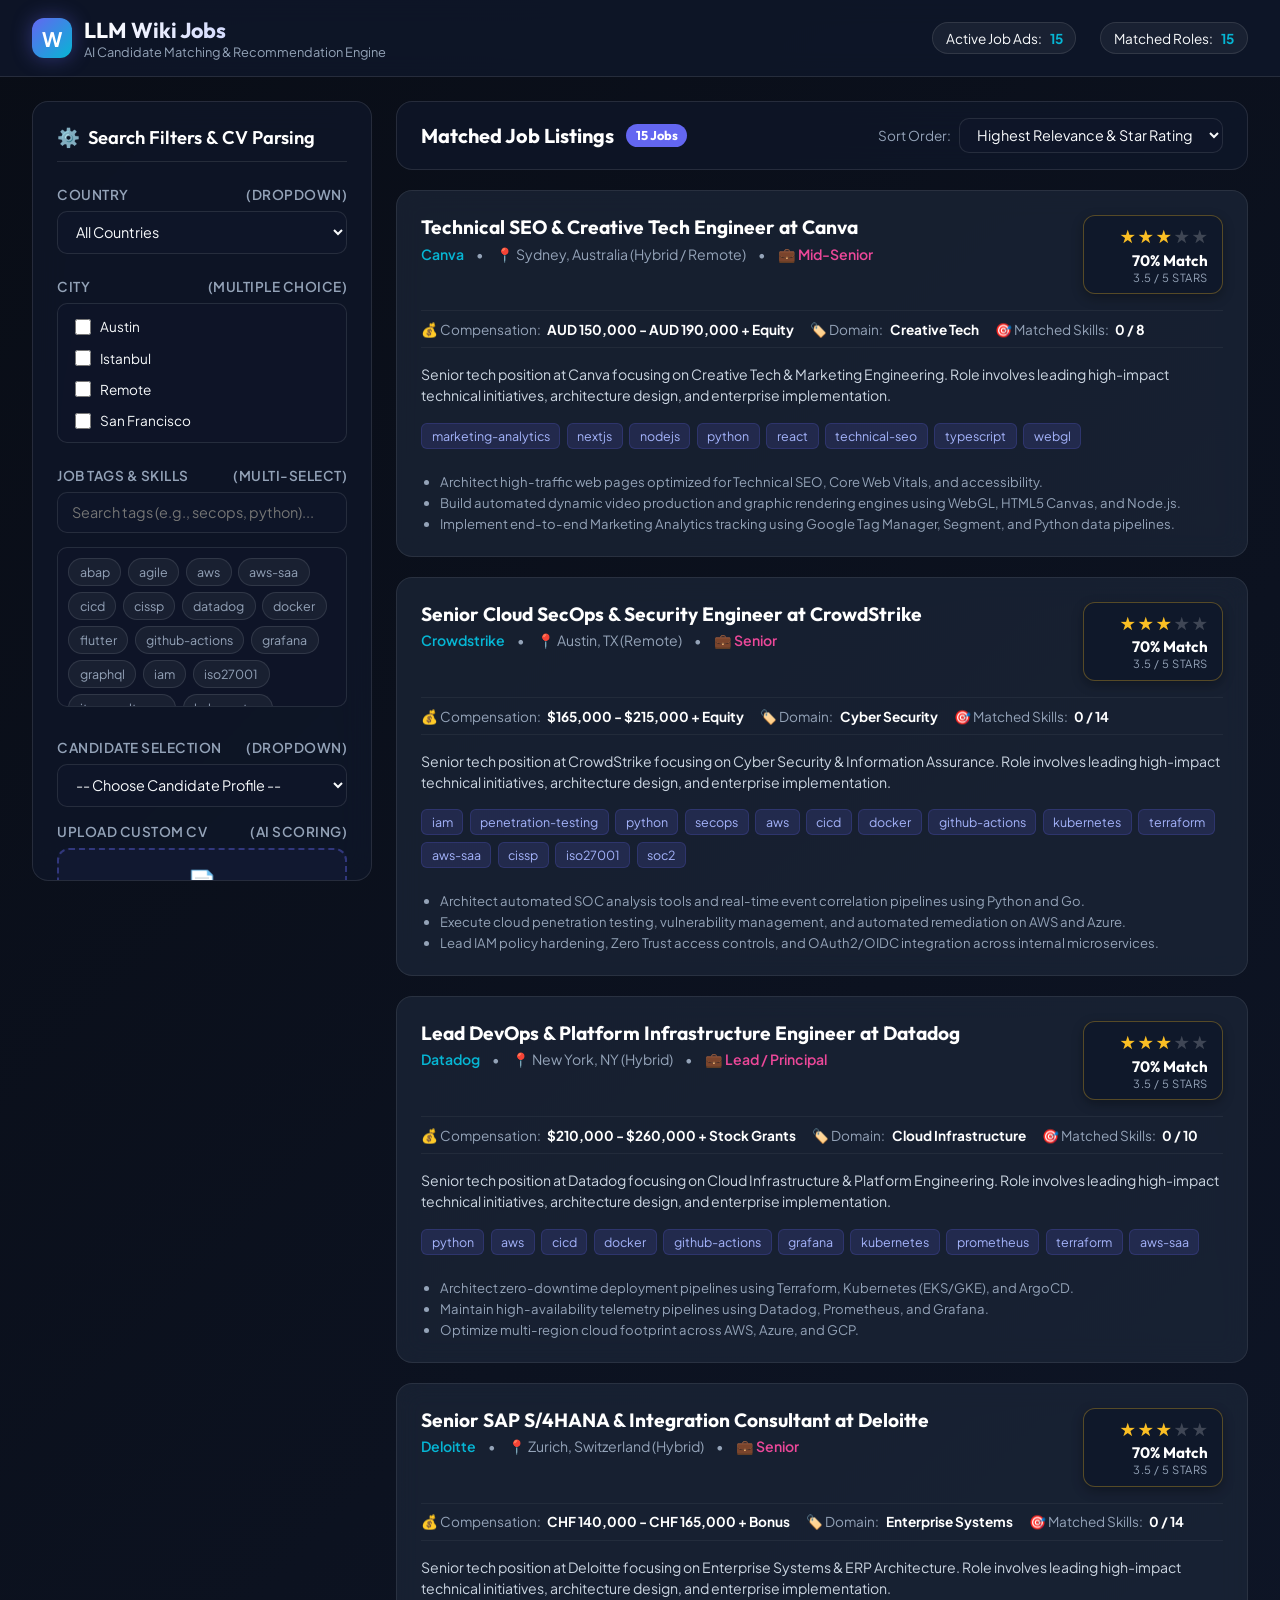
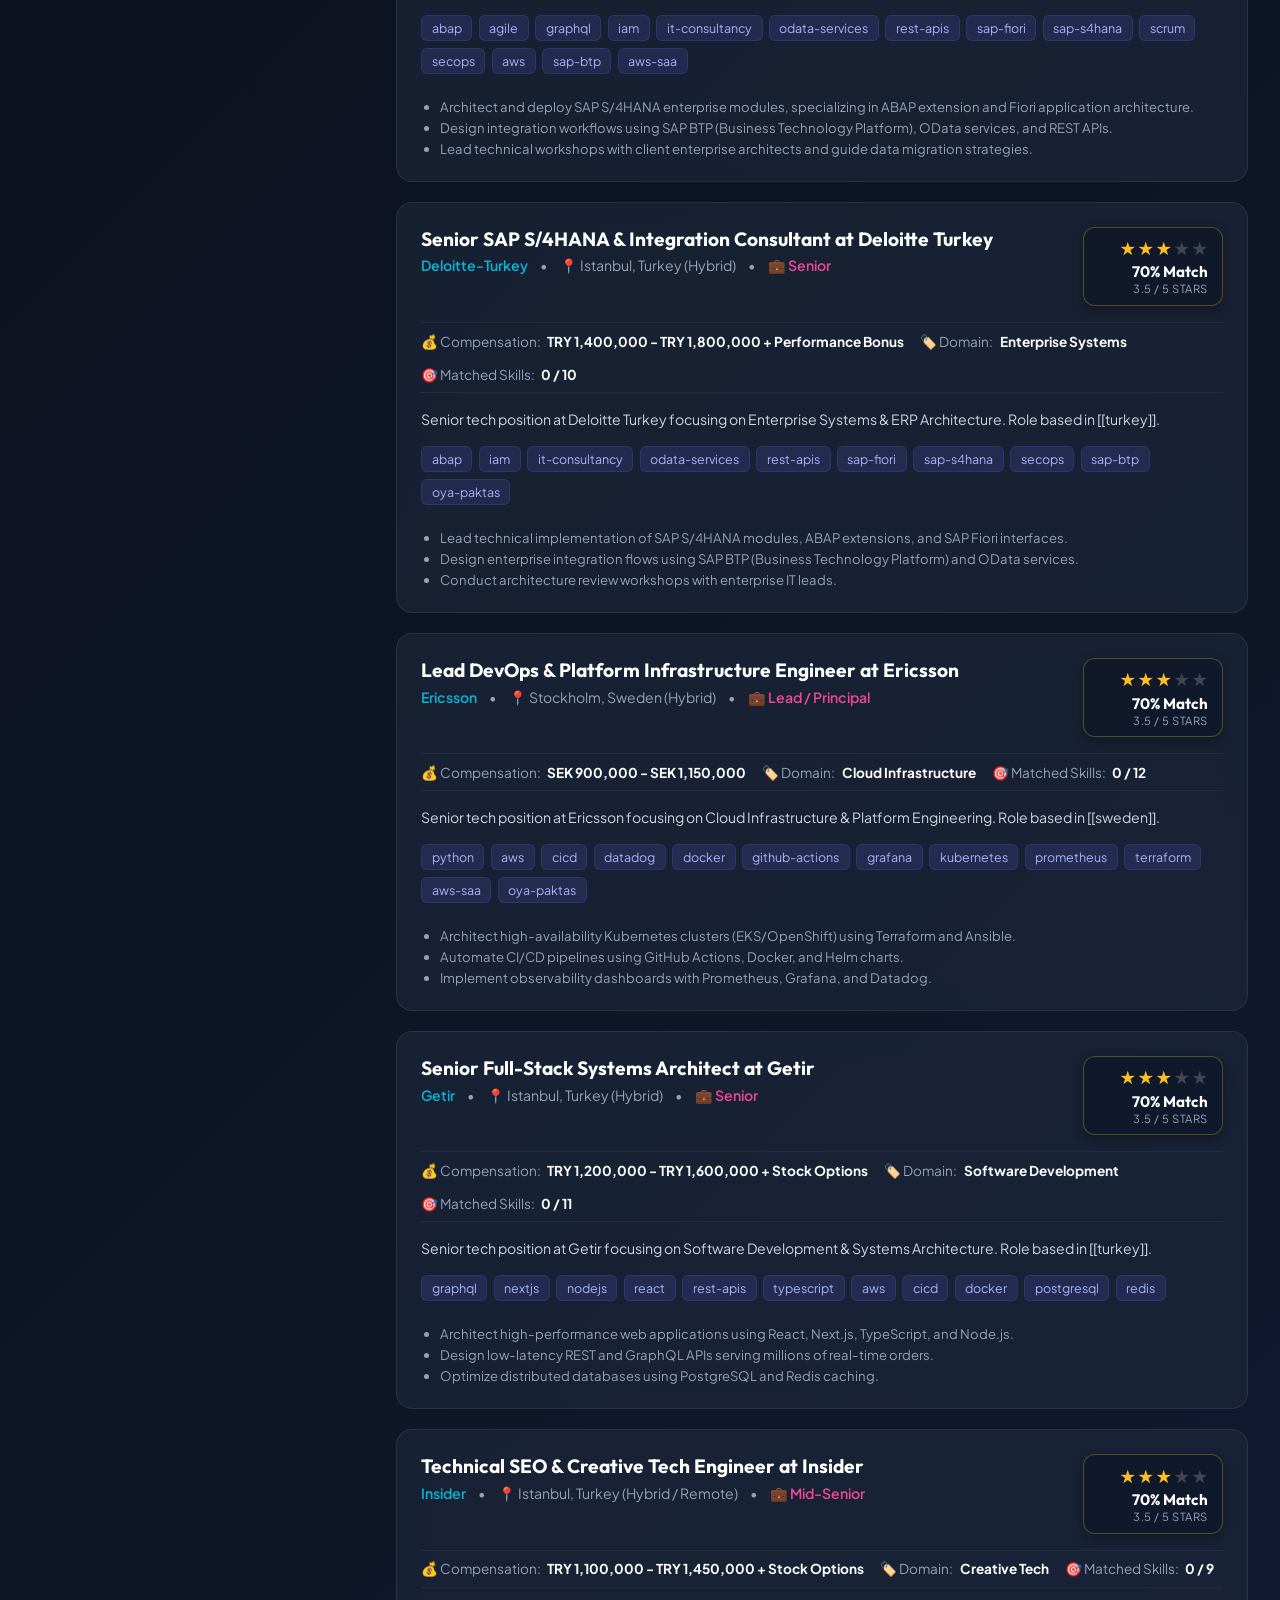
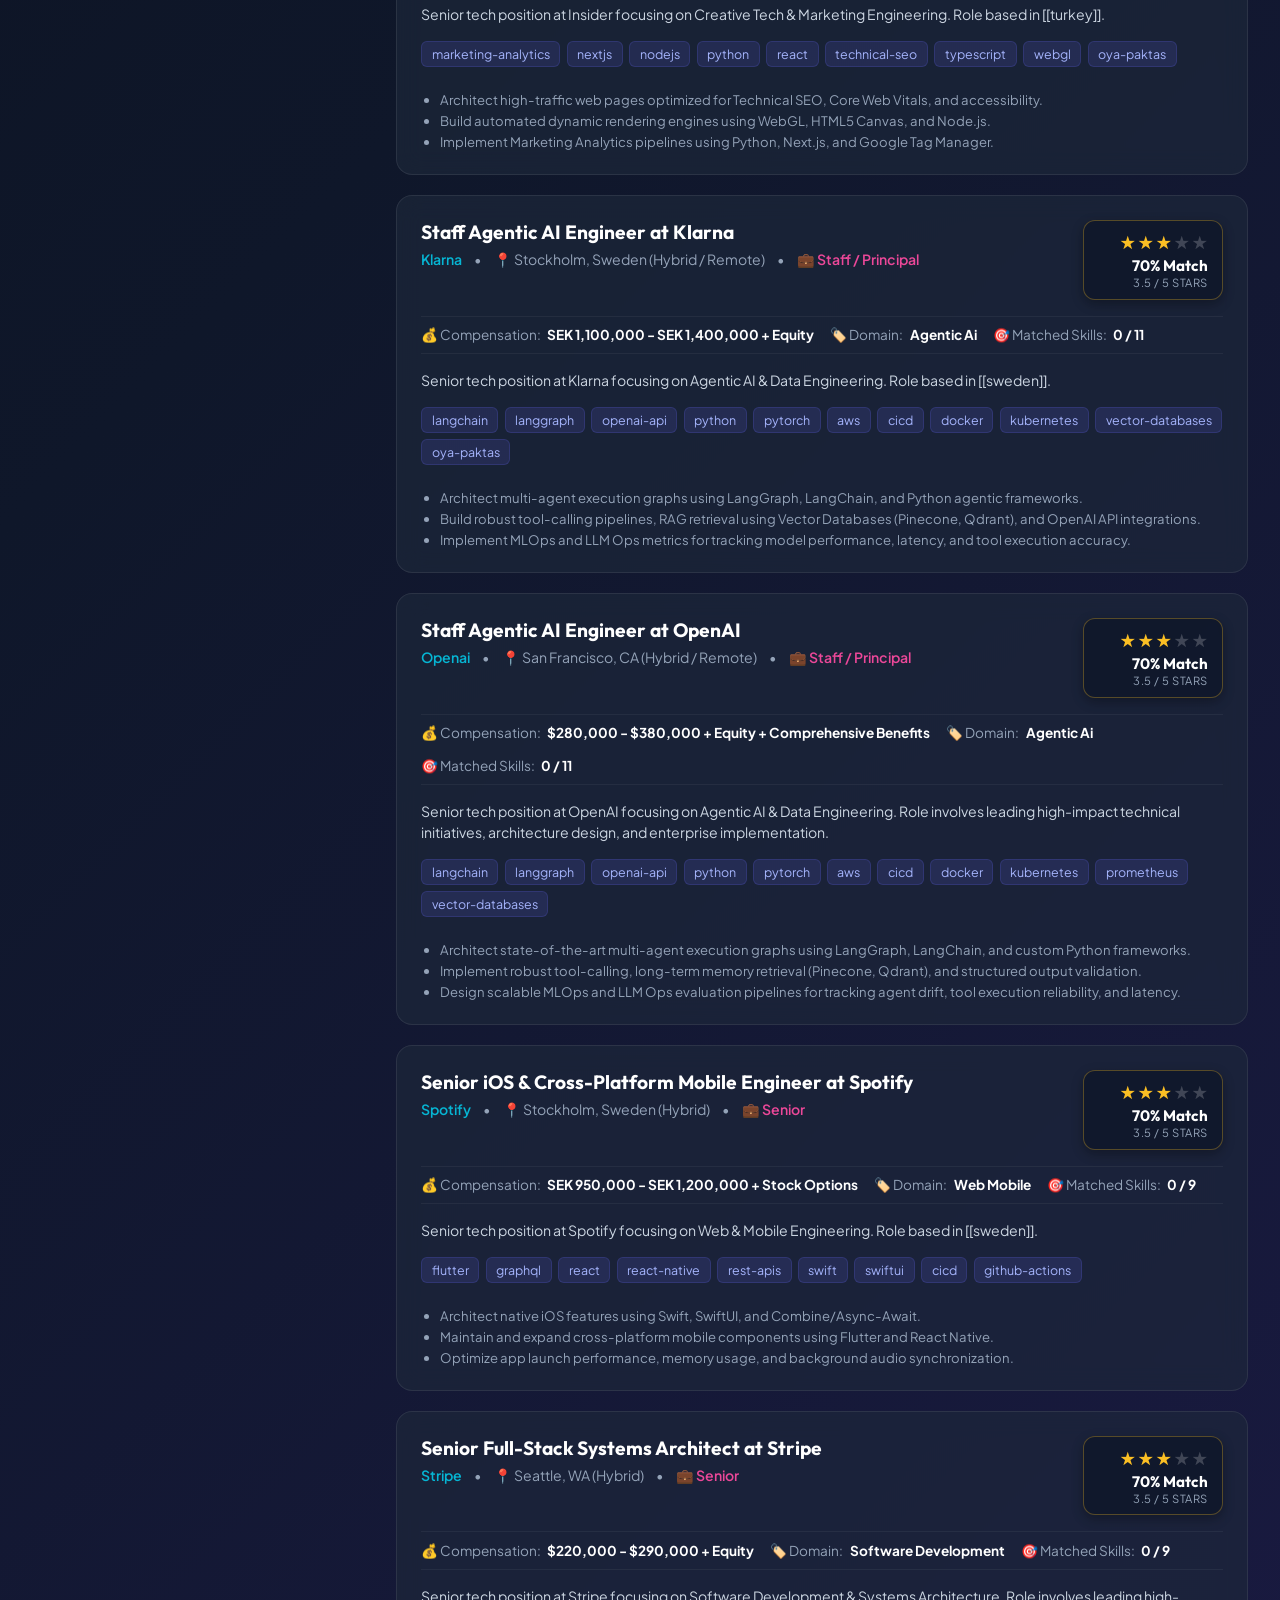
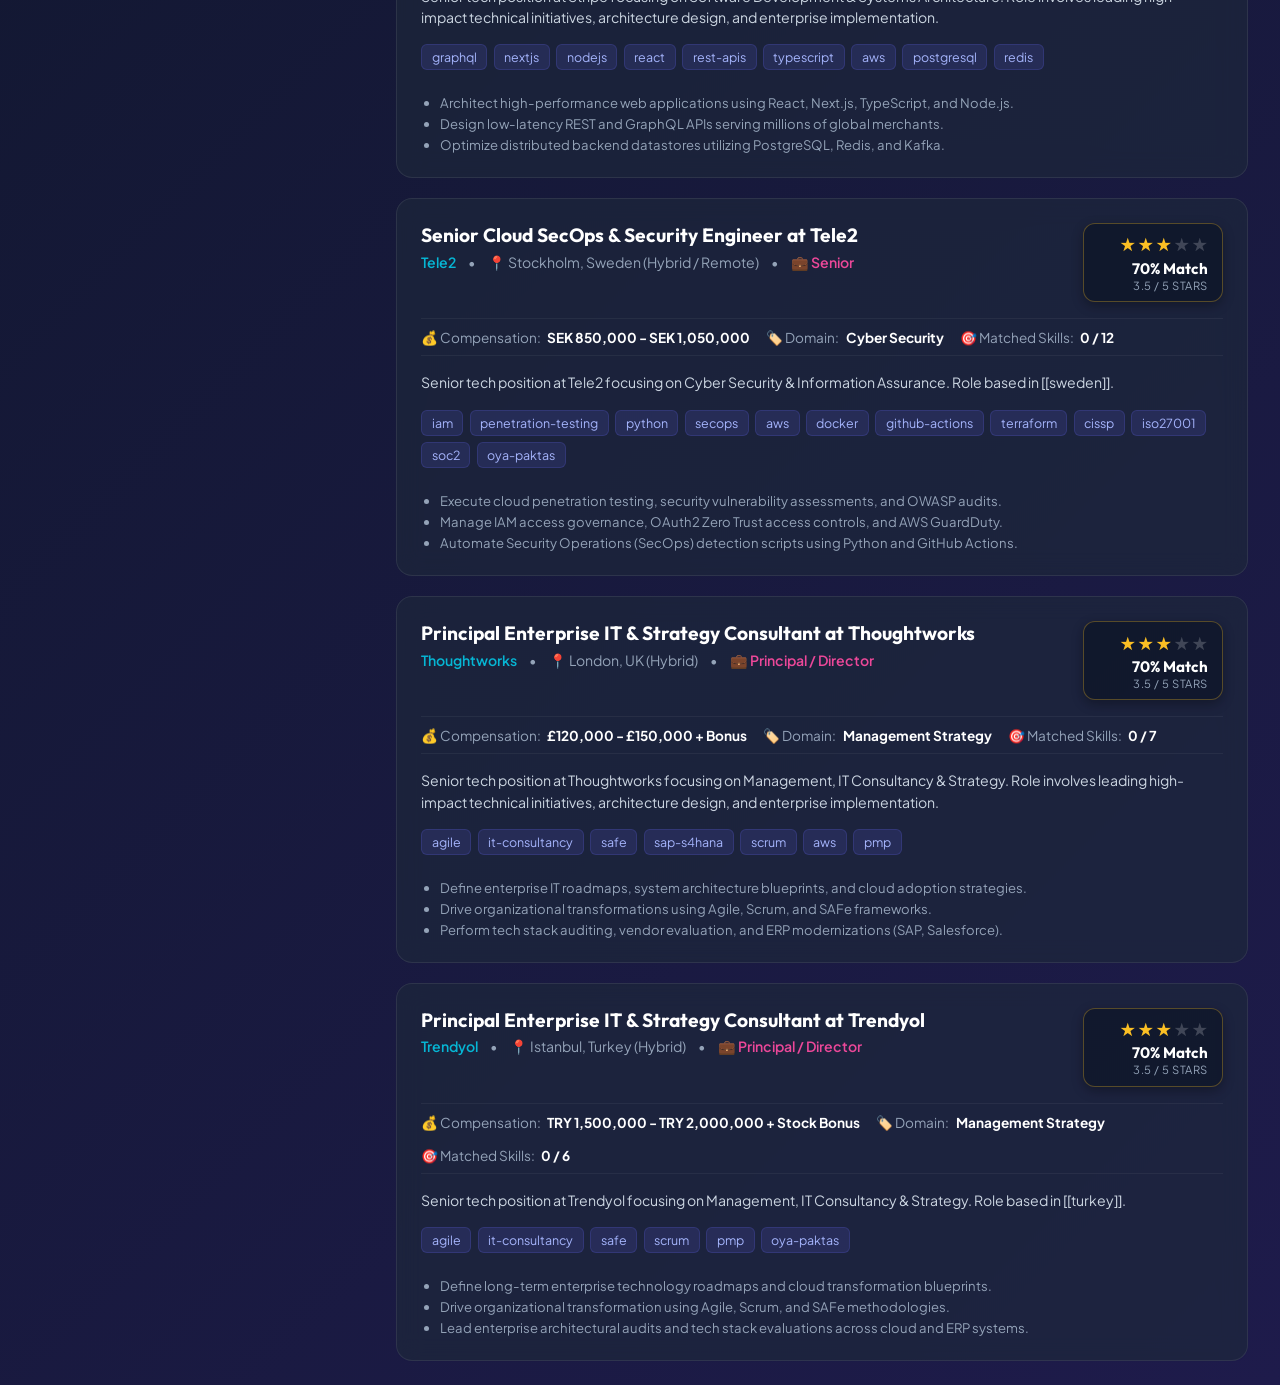
==== commit df3a1a46: "2026-07-30" ====
--- a/skills/job-matching-dashboard/index.html
+++ b/skills/job-matching-dashboard/index.html
@@ -684,10 +684,20 @@
         </div>
       </div>
 
-      <!-- CV Upload & Preset Selection -->
+      <!-- CV Upload & Candidate Dropdown Selection -->
       <div class="form-group" style="margin-top: 0.5rem;">
         <div class="form-label">
-          <span>Upload Candidate CV</span>
+          <span>Candidate Selection</span>
+          <span>(Dropdown)</span>
+        </div>
+
+        <select id="candidate-select" class="select-input" style="margin-bottom: 0.5rem;">
+          <option value="">-- Choose Candidate Profile --</option>
+          <!-- Dynamically populated from jobs_data.json after digestion -->
+        </select>
+
+        <div class="form-label">
+          <span>Upload Custom CV</span>
           <span>(AI Scoring)</span>
         </div>
 
@@ -698,7 +708,7 @@
           <input type="file" id="cv-file-input" class="upload-input" accept=".txt,.pdf,.docx">
         </div>
 
-        <div style="font-size: 0.75rem; color: var(--text-muted); margin-top: 0.5rem;">Or test with candidate profiles:</div>
+        <div style="font-size: 0.75rem; color: var(--text-muted); margin-top: 0.5rem;">Quick candidate presets:</div>
         <div class="candidate-quick-select" id="candidate-presets">
           <!-- Preset buttons populated via JS -->
         </div>
@@ -943,6 +953,12 @@
           "name": "İlknur Nina Uluğ",
           "summary": "Creative Tech & Digital Media Specialist / AI Integration Consultant",
           "tags": ["technical-seo", "seo", "ux-design", "prompt-engineering", "genai", "python", "nextjs", "react", "marketing-analytics"]
+        },
+        {
+          "id": "oya-paktas",
+          "name": "Oya Paktaş",
+          "summary": "Cyber Security Business Development Manager & Global Channel Lead",
+          "tags": ["secops", "penetration-testing", "iam", "iso27001", "soc2", "python", "it-consultancy", "agile"]
         }
       ]
     };
@@ -970,6 +986,7 @@
     function initDashboard() {
       renderCities();
       renderTags();
+      renderCandidateDropdown();
       renderCandidatePresets();
       updateDashboard();
 
@@ -1007,11 +1024,49 @@
         currentCVText = "";
         extractedCVSkills.clear();
         document.getElementById('cv-text-input').value = "";
+        const candSelect = document.getElementById('candidate-select');
+        if (candSelect) candSelect.value = "";
         document.querySelectorAll('.cand-btn').forEach(b => b.classList.remove('active'));
         document.querySelectorAll('.chip-item').forEach(c => c.classList.remove('active'));
         document.querySelectorAll('.city-checkbox').forEach(cb => cb.checked = false);
         updateDashboard();
       });
+    }
+
+    function renderCandidateDropdown() {
+      const select = document.getElementById('candidate-select');
+      if (!select) return;
+
+      select.innerHTML = '<option value="">-- Choose Candidate Profile --</option>' +
+        candidatesData.map(c => `
+          <option value="${c.id}">${c.name} — ${c.summary ? (c.summary.length > 50 ? c.summary.substring(0, 50) + '...' : c.summary) : 'Candidate Profile'}</option>
+        `).join('');
+
+      select.onchange = (e) => {
+        const candId = e.target.value;
+        // Sync button highlight
+        document.querySelectorAll('.cand-btn').forEach(b => {
+          if (b.getAttribute('data-id') === candId) b.classList.add('active');
+          else b.classList.remove('active');
+        });
+
+        if (!candId) {
+          currentCVText = "";
+          extractedCVSkills.clear();
+          document.getElementById('cv-text-input').value = "";
+          updateDashboard();
+          return;
+        }
+
+        const candidate = candidatesData.find(c => c.id === candId);
+        if (candidate) {
+          currentCVText = candidate.raw_text || candidate.summary || candidate.tags.join(' ');
+          document.getElementById('cv-text-input').value = `[Candidate Profile: ${candidate.name}]\n${candidate.summary || ''}\nKey Skills: ${(candidate.tags || []).join(', ')}`;
+          extractedCVSkills = new Set((candidate.tags || []).map(t => t.toLowerCase()));
+          extractSkillsFromCV(currentCVText);
+          updateDashboard();
+        }
+      };
     }
 
     function renderCities() {
@@ -1076,15 +1131,11 @@
 
       container.querySelectorAll('.cand-btn').forEach(btn => {
         btn.addEventListener('click', () => {
-          document.querySelectorAll('.cand-btn').forEach(b => b.classList.remove('active'));
-          btn.classList.add('active');
           const candId = btn.getAttribute('data-id');
-          const candidate = candidatesData.find(c => c.id === candId);
-          if (candidate) {
-            currentCVText = candidate.raw_text || candidate.summary || candidate.tags.join(' ');
-            document.getElementById('cv-text-input').value = `[Candidate Profile: ${candidate.name}]\n${candidate.summary}\nKey Skills: ${candidate.tags.join(', ')}`;
-            extractedCVSkills = new Set(candidate.tags.map(t => t.toLowerCase()));
-            updateDashboard();
+          const candSelect = document.getElementById('candidate-select');
+          if (candSelect) {
+            candSelect.value = candId;
+            candSelect.dispatchEvent(new Event('change'));
           }
         });
       });
